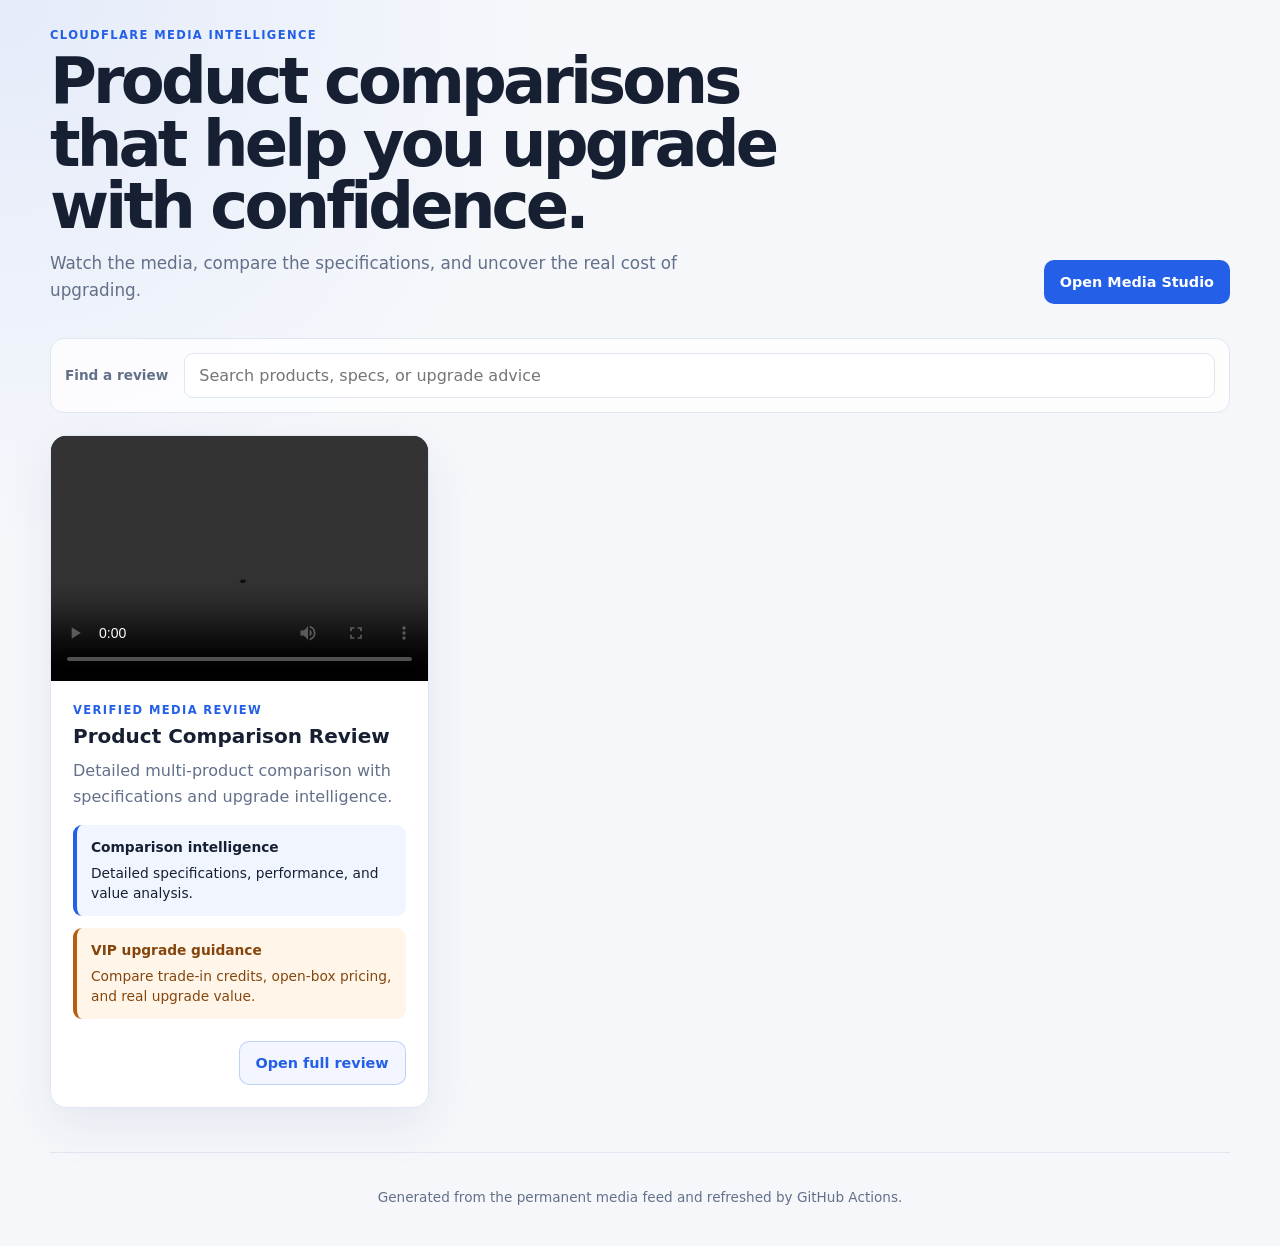
==== index.html @ 8150c76d "chore: sync media feed and generated SEO pages [skip ci]" ====
<!DOCTYPE html>
<html lang="en">
<head>
  <meta charset="UTF-8">
  <meta name="viewport" content="width=device-width, initial-scale=1.0">
  <title>Cloudflare Media &amp; Product Comparison Reviews</title>
  <meta
    name="description"
    content="Cloudflare media reviews, multi-product comparisons, specifications, and VIP upgrade intelligence."
  >
  <meta
    name="keywords"
    content="product comparison, tech review, Cloudflare video, upgrade intelligence"
  >
  <meta property="og:title" content="Cloudflare Media & Product Comparison Reviews">
  <meta
    property="og:description"
    content="Explore media-backed product comparisons and SEO review intelligence."
  >
  <meta property="og:type" content="website">
  <link rel="stylesheet" href="./style.css">
  <script type="application/ld+json">{"@context":"https://schema.org","@type":"CollectionPage","name":"Cloudflare Media \u0026 Product Comparison Reviews","description":"Media-backed product comparisons and upgrade intelligence.","hasPart":[{"@type":"TechArticle","headline":"Product Comparison Review","description":"","url":"pages/1.html"}]}</script>
</head>
<body>
  <header class="site-header">
    <div>
      <p class="eyebrow">Cloudflare media intelligence</p>
      <h1>Product comparisons that help you upgrade with confidence.</h1>
      <p class="site-subtitle">
        Watch the media, compare the specifications, and uncover the real cost of upgrading.
      </p>
    </div>
    <a class="button button-primary" href="https://script.google.com/macros/s/AKfycbyMa1xbj8MAeSXIoCK_tJ9_1GKbJl09UrpltoR5N-zIUVxeQItbPVH9PuWfzcGpRqromw/exec?action=admin">
      Open Media Studio
    </a>
  </header>

  <main>
    <section class="controls-bar" aria-label="Review search">
      <label class="search-label" for="search-input">Find a review</label>
      <input
        id="search-input"
        type="search"
        placeholder="Search products, specs, or upgrade advice"
      >
    </section>

    <section
      id="gallery"
      class="gallery-container"
      aria-live="polite"
    ></section>
  </main>

  <footer class="site-footer">
    <p>Generated from the permanent media feed and refreshed by GitHub Actions.</p>
  </footer>

  <script src="./app.js"></script>
</body>
</html>
---- style.css ----
:root {
  --bg-color: #f5f7fb;
  --text-main: #172033;
  --text-muted: #637089;
  --card-bg: #ffffff;
  --border-color: #e1e7f0;
  --accent: #235fe7;
  --accent-dark: #1746b3;
  --vip-color: #b65d10;
  --shadow: 0 18px 50px rgba(28, 48, 86, 0.08);
}

* {
  box-sizing: border-box;
}

body {
  min-width: 320px;
  margin: 0;
  padding: 28px;
  color: var(--text-main);
  background:
    radial-gradient(circle at top left, rgba(35, 95, 231, 0.08), transparent 34rem),
    var(--bg-color);
  font-family: Inter, ui-sans-serif, system-ui, -apple-system, BlinkMacSystemFont, "Segoe UI", sans-serif;
}

a {
  color: inherit;
}

.site-header,
.controls-bar,
.gallery-container,
.site-footer {
  width: min(1180px, 100%);
  margin-inline: auto;
}

.site-header {
  display: flex;
  align-items: end;
  justify-content: space-between;
  gap: 28px;
  margin-bottom: 34px;
}

.site-header h1 {
  max-width: 760px;
  margin: 8px 0 12px;
  font-size: clamp(2rem, 5vw, 4.5rem);
  line-height: 0.98;
  letter-spacing: -0.06em;
}

.site-subtitle {
  max-width: 650px;
  margin: 0;
  color: var(--text-muted);
  font-size: 1.05rem;
  line-height: 1.6;
}

.eyebrow {
  margin: 0;
  color: var(--accent);
  font-size: 0.72rem;
  font-weight: 800;
  letter-spacing: 0.12em;
  text-transform: uppercase;
}

.button {
  display: inline-flex;
  align-items: center;
  justify-content: center;
  min-height: 44px;
  padding: 0 16px;
  border-radius: 10px;
  font-size: 0.9rem;
  font-weight: 750;
  text-decoration: none;
  transition: transform 160ms ease, background 160ms ease;
}

.button:hover {
  transform: translateY(-2px);
}

.button-primary {
  color: #fff;
  background: var(--accent);
}

.button-primary:hover {
  background: var(--accent-dark);
}

.button-secondary {
  color: var(--accent);
  border: 1px solid rgba(35, 95, 231, 0.25);
  background: #f3f6ff;
  white-space: nowrap;
}

.controls-bar {
  display: flex;
  align-items: center;
  gap: 16px;
  margin-bottom: 22px;
  padding: 14px;
  border: 1px solid var(--border-color);
  border-radius: 14px;
  background: rgba(255, 255, 255, 0.78);
}

.search-label {
  color: var(--text-muted);
  font-size: 0.85rem;
  font-weight: 750;
  white-space: nowrap;
}

#search-input {
  width: 100%;
  padding: 12px 14px;
  border: 1px solid var(--border-color);
  border-radius: 9px;
  color: var(--text-main);
  background: #fff;
  font: inherit;
}

.gallery-container {
  display: grid;
  grid-template-columns: repeat(auto-fill, minmax(310px, 1fr));
  gap: 22px;
}

.media-card {
  display: flex;
  min-width: 0;
  flex-direction: column;
  overflow: hidden;
  border: 1px solid var(--border-color);
  border-radius: 16px;
  background: var(--card-bg);
  box-shadow: var(--shadow);
}

.media-figure {
  height: 245px;
  margin: 0;
  background: #101725;
}

.media-figure img,
.media-figure video {
  display: block;
  width: 100%;
  height: 100%;
  object-fit: cover;
}

.media-placeholder {
  display: grid;
  height: 245px;
  place-items: center;
  color: #9eacc3;
  background: #101725;
}

.review-main {
  width: min(920px, 100%);
  margin: 0 auto;
}

.review-card {
  overflow: hidden;
  border: 1px solid var(--border-color);
  border-radius: 18px;
  background: var(--card-bg);
  box-shadow: var(--shadow);
}

.review-media {
  background: #101725;
}

.hero-media {
  display: block;
  width: 100%;
  max-height: min(72vh, 720px);
  min-height: 320px;
  object-fit: contain;
  background: #101725;
}

.media-missing {
  display: grid;
  place-items: center;
  color: #9eacc3;
}

.review-copy {
  padding: clamp(22px, 5vw, 48px);
}

.review-copy h2,
.comments-section h2 {
  margin: 0 0 14px;
  font-size: clamp(1.5rem, 3vw, 2.2rem);
  letter-spacing: -0.03em;
}

.review-copy > p {
  color: var(--text-muted);
  line-height: 1.75;
}

.comments-section {
  margin-top: 24px;
  padding: 26px;
  border: 1px solid var(--border-color);
  border-radius: 16px;
  background: var(--card-bg);
  box-shadow: var(--shadow);
}

.comment {
  position: relative;
  margin-bottom: 12px;
  padding: 14px 100px 14px 14px;
  border: 1px solid var(--border-color);
  border-radius: 10px;
  background: #fbfcff;
}

.comment p {
  margin: 6px 0 0;
  color: var(--text-muted);
  line-height: 1.5;
}

.comment img {
  display: block;
  max-width: 180px;
  max-height: 120px;
  margin-top: 10px;
  border-radius: 7px;
}

.delete-comment {
  position: absolute;
  top: 12px;
  right: 12px;
  padding: 5px 7px;
  border: 0;
  border-radius: 5px;
  color: #9c2c25;
  background: #fff0ef;
  font-size: 0.7rem;
  cursor: pointer;
}

.comment-form {
  display: grid;
  gap: 10px;
  margin-top: 18px;
}

.comment-form input,
.comment-form textarea,
.comment-form select {
  width: 100%;
  padding: 11px 12px;
  border: 1px solid var(--border-color);
  border-radius: 8px;
  color: var(--text-main);
  background: #fff;
  font: inherit;
}

.comment-form-row {
  display: grid;
  grid-template-columns: 150px 1fr;
  gap: 10px;
}

.muted {
  color: var(--text-muted);
}

.media-info {
  display: flex;
  flex: 1;
  flex-direction: column;
  padding: 22px;
}

.media-title {
  margin: 8px 0 10px;
  font-size: 1.25rem;
  line-height: 1.15;
}

.media-desc {
  margin: 0 0 16px;
  color: var(--text-muted);
  line-height: 1.6;
}

.comparison-box,
.vip-banner {
  display: grid;
  gap: 5px;
  margin-bottom: 12px;
  padding: 12px 14px;
  border-radius: 9px;
  font-size: 0.86rem;
  line-height: 1.5;
}

.comparison-box {
  border-left: 4px solid var(--accent);
  background: #f1f5ff;
}

.vip-banner {
  border-left: 4px solid var(--vip-color);
  color: #85450c;
  background: #fff6e9;
}

.media-card-footer {
  display: flex;
  align-items: end;
  justify-content: space-between;
  gap: 14px;
  margin-top: auto;
  padding-top: 10px;
}

.media-tags {
  display: flex;
  flex-wrap: wrap;
  gap: 6px;
}

.tag {
  padding: 4px 8px;
  border-radius: 5px;
  color: var(--accent);
  background: #edf2ff;
  font-size: 0.72rem;
  font-weight: 700;
}

.loading-state,
.empty-state,
.error-state {
  grid-column: 1 / -1;
  padding: 54px 24px;
  border: 1px solid var(--border-color);
  border-radius: 16px;
  text-align: center;
  background: var(--card-bg);
}

.loading-state p,
.empty-state p,
.error-state p {
  color: var(--text-muted);
}

.loading-spinner {
  width: 30px;
  height: 30px;
  margin: 0 auto 16px;
  border: 3px solid #dbe5ff;
  border-top-color: var(--accent);
  border-radius: 50%;
  animation: spin 700ms linear infinite;
}

.site-footer {
  margin-top: 44px;
  padding-top: 22px;
  border-top: 1px solid var(--border-color);
  color: var(--text-muted);
  font-size: 0.85rem;
  text-align: center;
}

@keyframes spin {
  to {
    transform: rotate(360deg);
  }
}

@media (max-width: 720px) {
  body {
    padding: 18px;
  }

  .site-header,
  .controls-bar,
  .media-card-footer {
    align-items: stretch;
    flex-direction: column;
  }

  .site-header h1 {
    font-size: 2.6rem;
  }

  .comment-form-row {
    grid-template-columns: 1fr;
  }
}
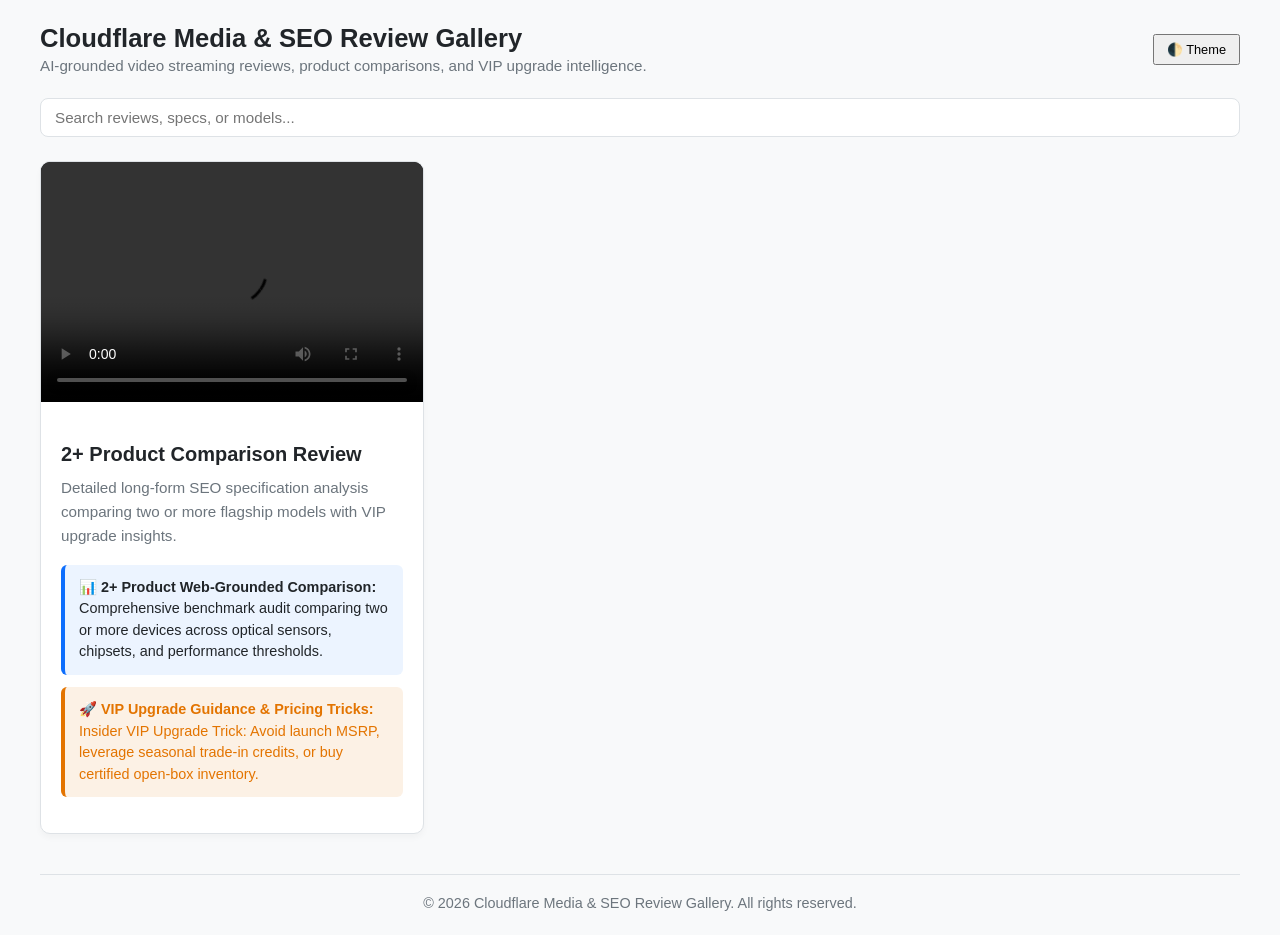
==== commit 36a669d4: "Update index.html" ====
--- a/index.html
+++ b/index.html
@@ -1,61 +1,158 @@
 <!DOCTYPE html>
 <html lang="en">
 <head>
-  <meta charset="UTF-8">
-  <meta name="viewport" content="width=device-width, initial-scale=1.0">
-  <title>Cloudflare Media &amp; Product Comparison Reviews</title>
-  <meta
-    name="description"
-    content="Cloudflare media reviews, multi-product comparisons, specifications, and VIP upgrade intelligence."
-  >
-  <meta
-    name="keywords"
-    content="product comparison, tech review, Cloudflare video, upgrade intelligence"
-  >
-  <meta property="og:title" content="Cloudflare Media & Product Comparison Reviews">
-  <meta
-    property="og:description"
-    content="Explore media-backed product comparisons and SEO review intelligence."
-  >
-  <meta property="og:type" content="website">
-  <link rel="stylesheet" href="./style.css">
-  <script type="application/ld+json">{"@context":"https://schema.org","@type":"CollectionPage","name":"Cloudflare Media \u0026 Product Comparison Reviews","description":"Media-backed product comparisons and upgrade intelligence.","hasPart":[{"@type":"TechArticle","headline":"Product Comparison Review","description":"","url":"pages/1.html"}]}</script>
+    <meta charset="UTF-8">
+    <meta name="viewport" content="width=device-width, initial-scale=1.0">
+    <title>Cloudflare Media & SEO Review Gallery</title>
+    <meta name="description" content="AI-grounded Cloudflare video streaming reviews, multi-device product comparisons, and VIP upgrade intelligence.">
+    
+    <!-- Dynamic SEO Schema Container for Google Crawlers -->
+    <div id="seo-schema-container"></div>
+
+    <style>
+        :root {
+            --bg-color: #f8f9fa;
+            --text-main: #212529;
+            --text-muted: #6c757d;
+            --card-bg: #ffffff;
+            --border-color: #dee2e6;
+            --accent: #0d6efd;
+            --vip-color: #e37400;
+            --radius: 10px;
+        }
+
+        body.dark-mode {
+            --bg-color: #121212;
+            --text-main: #e0e0e0;
+            --text-muted: #a0a0a0;
+            --card-bg: #1e1e1e;
+            --border-color: #333333;
+            --accent: #3d8bfd;
+        }
+
+        body {
+            font-family: -apple-system, BlinkMacSystemFont, "Segoe UI", Roboto, sans-serif;
+            background-color: var(--bg-color);
+            color: var(--text-main);
+            margin: 0;
+            padding: 24px;
+            transition: background-color 0.3s ease, color 0.3s ease;
+        }
+
+        header {
+            max-width: 1200px;
+            margin: 0 auto 24px auto;
+            display: flex;
+            justify-content: space-between;
+            align-items: center;
+        }
+
+        h1 { font-size: 1.6rem; margin: 0 0 4px 0; }
+        p { color: var(--text-muted); margin: 0; font-size: 0.95rem; }
+
+        .controls-bar {
+            max-width: 1200px;
+            margin: 0 auto 24px auto;
+            display: flex;
+            gap: 12px;
+        }
+
+        .controls-bar input {
+            flex: 1;
+            padding: 10px 14px;
+            border: 1px solid var(--border-color);
+            border-radius: 8px;
+            background: var(--card-bg);
+            color: var(--text-main);
+            font-size: 0.95rem;
+        }
+
+        .gallery-container {
+            max-width: 1200px;
+            margin: 0 auto;
+            display: grid;
+            grid-template-columns: repeat(auto-fill, minmax(360px, 1fr));
+            gap: 24px;
+        }
+
+        .media-card {
+            background: var(--card-bg);
+            border: 1px solid var(--border-color);
+            border-radius: var(--radius);
+            overflow: hidden;
+            display: flex;
+            flex-direction: column;
+            box-shadow: 0 4px 6px rgba(0,0,0,0.03);
+        }
+
+        .media-info { padding: 20px; }
+        .media-title { font-weight: 700; font-size: 1.25rem; margin-bottom: 10px; color: var(--text-main); }
+        .media-desc { font-size: 0.95rem; color: var(--text-muted); margin-bottom: 16px; line-height: 1.6; }
+
+        .comparison-box {
+            background: rgba(13, 110, 253, 0.08);
+            border-left: 4px solid var(--accent);
+            padding: 12px 14px;
+            border-radius: 6px;
+            font-size: 0.9rem;
+            margin-bottom: 12px;
+            line-height: 1.5;
+        }
+
+        .vip-banner {
+            background: rgba(227, 116, 0, 0.1);
+            border-left: 4px solid var(--vip-color);
+            padding: 12px 14px;
+            border-radius: 6px;
+            font-size: 0.9rem;
+            color: var(--vip-color);
+            margin-bottom: 16px;
+            font-weight: 500;
+            line-height: 1.5;
+        }
+
+        .tag {
+            background: rgba(13,110,253,0.1);
+            color: var(--accent);
+            font-size: 0.75rem;
+            padding: 4px 10px;
+            border-radius: 4px;
+            font-weight: 500;
+        }
+
+        .site-footer {
+            max-width: 1200px;
+            margin: 40px auto 0 auto;
+            text-align: center;
+            border-top: 1px solid var(--border-color);
+            padding-top: 20px;
+            color: var(--text-muted);
+            font-size: 0.9rem;
+        }
+    </style>
 </head>
 <body>
-  <header class="site-header">
+
+<header>
     <div>
-      <p class="eyebrow">Cloudflare media intelligence</p>
-      <h1>Product comparisons that help you upgrade with confidence.</h1>
-      <p class="site-subtitle">
-        Watch the media, compare the specifications, and uncover the real cost of upgrading.
-      </p>
+        <h1>Cloudflare Media & SEO Review Gallery</h1>
+        <p>AI-grounded video streaming reviews, product comparisons, and VIP upgrade intelligence.</p>
     </div>
-    <a class="button button-primary" href="https://script.google.com/macros/s/AKfycbyMa1xbj8MAeSXIoCK_tJ9_1GKbJl09UrpltoR5N-zIUVxeQItbPVH9PuWfzcGpRqromw/exec?action=admin">
-      Open Media Studio
-    </a>
-  </header>
+    <button onclick="document.body.classList.toggle('dark-mode')" style="padding: 6px 12px; font-size: 0.8rem; cursor: pointer;">🌓 Theme</button>
+</header>
 
-  <main>
-    <section class="controls-bar" aria-label="Review search">
-      <label class="search-label" for="search-input">Find a review</label>
-      <input
-        id="search-input"
-        type="search"
-        placeholder="Search products, specs, or upgrade advice"
-      >
-    </section>
+<div class="controls-bar">
+    <input type="text" id="search-input" placeholder="Search reviews, specs, or models...">
+</div>
 
-    <section
-      id="gallery"
-      class="gallery-container"
-      aria-live="polite"
-    ></section>
-  </main>
+<main id="gallery" class="gallery-container">
+    <!-- Dynamic cards injected here -->
+</main>
 
-  <footer class="site-footer">
-    <p>Generated from the permanent media feed and refreshed by GitHub Actions.</p>
-  </footer>
+<footer class="site-footer">
+    &copy; 2026 Cloudflare Media & SEO Review Gallery. All rights reserved.
+</footer>
 
-  <script src="./app.js"></script>
+<script src="./app.js"></script>
 </body>
-</html>+</html>
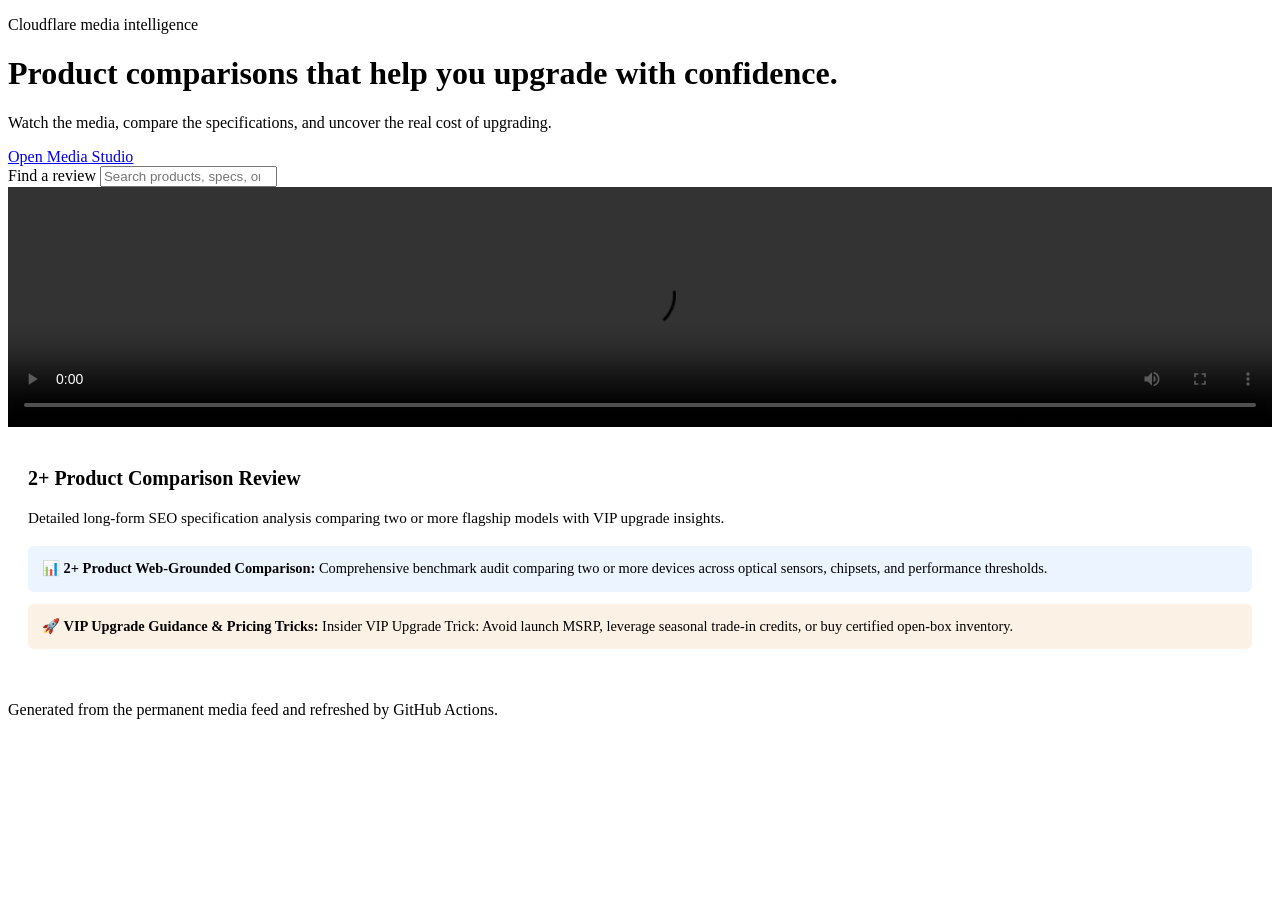
==== commit c87e5520: "chore: sync media feed and generated SEO pages [skip ci]" ====
--- a/index.html
+++ b/index.html
@@ -1,158 +1,61 @@
 <!DOCTYPE html>
 <html lang="en">
 <head>
-    <meta charset="UTF-8">
-    <meta name="viewport" content="width=device-width, initial-scale=1.0">
-    <title>Cloudflare Media & SEO Review Gallery</title>
-    <meta name="description" content="AI-grounded Cloudflare video streaming reviews, multi-device product comparisons, and VIP upgrade intelligence.">
-    
-    <!-- Dynamic SEO Schema Container for Google Crawlers -->
-    <div id="seo-schema-container"></div>
-
-    <style>
-        :root {
-            --bg-color: #f8f9fa;
-            --text-main: #212529;
-            --text-muted: #6c757d;
-            --card-bg: #ffffff;
-            --border-color: #dee2e6;
-            --accent: #0d6efd;
-            --vip-color: #e37400;
-            --radius: 10px;
-        }
-
-        body.dark-mode {
-            --bg-color: #121212;
-            --text-main: #e0e0e0;
-            --text-muted: #a0a0a0;
-            --card-bg: #1e1e1e;
-            --border-color: #333333;
-            --accent: #3d8bfd;
-        }
-
-        body {
-            font-family: -apple-system, BlinkMacSystemFont, "Segoe UI", Roboto, sans-serif;
-            background-color: var(--bg-color);
-            color: var(--text-main);
-            margin: 0;
-            padding: 24px;
-            transition: background-color 0.3s ease, color 0.3s ease;
-        }
-
-        header {
-            max-width: 1200px;
-            margin: 0 auto 24px auto;
-            display: flex;
-            justify-content: space-between;
-            align-items: center;
-        }
-
-        h1 { font-size: 1.6rem; margin: 0 0 4px 0; }
-        p { color: var(--text-muted); margin: 0; font-size: 0.95rem; }
-
-        .controls-bar {
-            max-width: 1200px;
-            margin: 0 auto 24px auto;
-            display: flex;
-            gap: 12px;
-        }
-
-        .controls-bar input {
-            flex: 1;
-            padding: 10px 14px;
-            border: 1px solid var(--border-color);
-            border-radius: 8px;
-            background: var(--card-bg);
-            color: var(--text-main);
-            font-size: 0.95rem;
-        }
-
-        .gallery-container {
-            max-width: 1200px;
-            margin: 0 auto;
-            display: grid;
-            grid-template-columns: repeat(auto-fill, minmax(360px, 1fr));
-            gap: 24px;
-        }
-
-        .media-card {
-            background: var(--card-bg);
-            border: 1px solid var(--border-color);
-            border-radius: var(--radius);
-            overflow: hidden;
-            display: flex;
-            flex-direction: column;
-            box-shadow: 0 4px 6px rgba(0,0,0,0.03);
-        }
-
-        .media-info { padding: 20px; }
-        .media-title { font-weight: 700; font-size: 1.25rem; margin-bottom: 10px; color: var(--text-main); }
-        .media-desc { font-size: 0.95rem; color: var(--text-muted); margin-bottom: 16px; line-height: 1.6; }
-
-        .comparison-box {
-            background: rgba(13, 110, 253, 0.08);
-            border-left: 4px solid var(--accent);
-            padding: 12px 14px;
-            border-radius: 6px;
-            font-size: 0.9rem;
-            margin-bottom: 12px;
-            line-height: 1.5;
-        }
-
-        .vip-banner {
-            background: rgba(227, 116, 0, 0.1);
-            border-left: 4px solid var(--vip-color);
-            padding: 12px 14px;
-            border-radius: 6px;
-            font-size: 0.9rem;
-            color: var(--vip-color);
-            margin-bottom: 16px;
-            font-weight: 500;
-            line-height: 1.5;
-        }
-
-        .tag {
-            background: rgba(13,110,253,0.1);
-            color: var(--accent);
-            font-size: 0.75rem;
-            padding: 4px 10px;
-            border-radius: 4px;
-            font-weight: 500;
-        }
-
-        .site-footer {
-            max-width: 1200px;
-            margin: 40px auto 0 auto;
-            text-align: center;
-            border-top: 1px solid var(--border-color);
-            padding-top: 20px;
-            color: var(--text-muted);
-            font-size: 0.9rem;
-        }
-    </style>
+  <meta charset="UTF-8">
+  <meta name="viewport" content="width=device-width, initial-scale=1.0">
+  <title>Cloudflare Media &amp; Product Comparison Reviews</title>
+  <meta
+    name="description"
+    content="Cloudflare media reviews, multi-product comparisons, specifications, and VIP upgrade intelligence."
+  >
+  <meta
+    name="keywords"
+    content="product comparison, tech review, Cloudflare video, upgrade intelligence"
+  >
+  <meta property="og:title" content="Cloudflare Media & Product Comparison Reviews">
+  <meta
+    property="og:description"
+    content="Explore media-backed product comparisons and SEO review intelligence."
+  >
+  <meta property="og:type" content="website">
+  <link rel="stylesheet" href="./style.css">
+  <script type="application/ld+json">{"@context":"https://schema.org","@type":"CollectionPage","name":"Cloudflare Media \u0026 Product Comparison Reviews","description":"Media-backed product comparisons and upgrade intelligence.","hasPart":[{"@type":"TechArticle","headline":"Product Comparison Review","description":"","url":"pages/1.html"}]}</script>
 </head>
 <body>
+  <header class="site-header">
+    <div>
+      <p class="eyebrow">Cloudflare media intelligence</p>
+      <h1>Product comparisons that help you upgrade with confidence.</h1>
+      <p class="site-subtitle">
+        Watch the media, compare the specifications, and uncover the real cost of upgrading.
+      </p>
+    </div>
+    <a class="button button-primary" href="https://script.google.com/macros/s/AKfycbyMa1xbj8MAeSXIoCK_tJ9_1GKbJl09UrpltoR5N-zIUVxeQItbPVH9PuWfzcGpRqromw/exec?action=admin">
+      Open Media Studio
+    </a>
+  </header>
 
-<header>
-    <div>
-        <h1>Cloudflare Media & SEO Review Gallery</h1>
-        <p>AI-grounded video streaming reviews, product comparisons, and VIP upgrade intelligence.</p>
-    </div>
-    <button onclick="document.body.classList.toggle('dark-mode')" style="padding: 6px 12px; font-size: 0.8rem; cursor: pointer;">🌓 Theme</button>
-</header>
+  <main>
+    <section class="controls-bar" aria-label="Review search">
+      <label class="search-label" for="search-input">Find a review</label>
+      <input
+        id="search-input"
+        type="search"
+        placeholder="Search products, specs, or upgrade advice"
+      >
+    </section>
 
-<div class="controls-bar">
-    <input type="text" id="search-input" placeholder="Search reviews, specs, or models...">
-</div>
+    <section
+      id="gallery"
+      class="gallery-container"
+      aria-live="polite"
+    ></section>
+  </main>
 
-<main id="gallery" class="gallery-container">
-    <!-- Dynamic cards injected here -->
-</main>
+  <footer class="site-footer">
+    <p>Generated from the permanent media feed and refreshed by GitHub Actions.</p>
+  </footer>
 
-<footer class="site-footer">
-    &copy; 2026 Cloudflare Media & SEO Review Gallery. All rights reserved.
-</footer>
-
-<script src="./app.js"></script>
+  <script src="./app.js"></script>
 </body>
-</html>
+</html>
--- a/style.css
+++ b/style.css
@@ -0,0 +1,420 @@
+:root {
+  --bg-color: #f5f7fb;
+  --text-main: #172033;
+  --text-muted: #637089;
+  --card-bg: #ffffff;
+  --border-color: #e1e7f0;
+  --accent: #235fe7;
+  --accent-dark: #1746b3;
+  --vip-color: #b65d10;
+  --shadow: 0 18px 50px rgba(28, 48, 86, 0.08);
+}
+
+* {
+  box-sizing: border-box;
+}
+
+body {
+  min-width: 320px;
+  margin: 0;
+  padding: 28px;
+  color: var(--text-main);
+  background:
+    radial-gradient(circle at top left, rgba(35, 95, 231, 0.08), transparent 34rem),
+    var(--bg-color);
+  font-family: Inter, ui-sans-serif, system-ui, -apple-system, BlinkMacSystemFont, "Segoe UI", sans-serif;
+}
+
+a {
+  color: inherit;
+}
+
+.site-header,
+.controls-bar,
+.gallery-container,
+.site-footer {
+  width: min(1180px, 100%);
+  margin-inline: auto;
+}
+
+.site-header {
+  display: flex;
+  align-items: end;
+  justify-content: space-between;
+  gap: 28px;
+  margin-bottom: 34px;
+}
+
+.site-header h1 {
+  max-width: 760px;
+  margin: 8px 0 12px;
+  font-size: clamp(2rem, 5vw, 4.5rem);
+  line-height: 0.98;
+  letter-spacing: -0.06em;
+}
+
+.site-subtitle {
+  max-width: 650px;
+  margin: 0;
+  color: var(--text-muted);
+  font-size: 1.05rem;
+  line-height: 1.6;
+}
+
+.eyebrow {
+  margin: 0;
+  color: var(--accent);
+  font-size: 0.72rem;
+  font-weight: 800;
+  letter-spacing: 0.12em;
+  text-transform: uppercase;
+}
+
+.button {
+  display: inline-flex;
+  align-items: center;
+  justify-content: center;
+  min-height: 44px;
+  padding: 0 16px;
+  border-radius: 10px;
+  font-size: 0.9rem;
+  font-weight: 750;
+  text-decoration: none;
+  transition: transform 160ms ease, background 160ms ease;
+}
+
+.button:hover {
+  transform: translateY(-2px);
+}
+
+.button-primary {
+  color: #fff;
+  background: var(--accent);
+}
+
+.button-primary:hover {
+  background: var(--accent-dark);
+}
+
+.button-secondary {
+  color: var(--accent);
+  border: 1px solid rgba(35, 95, 231, 0.25);
+  background: #f3f6ff;
+  white-space: nowrap;
+}
+
+.controls-bar {
+  display: flex;
+  align-items: center;
+  gap: 16px;
+  margin-bottom: 22px;
+  padding: 14px;
+  border: 1px solid var(--border-color);
+  border-radius: 14px;
+  background: rgba(255, 255, 255, 0.78);
+}
+
+.search-label {
+  color: var(--text-muted);
+  font-size: 0.85rem;
+  font-weight: 750;
+  white-space: nowrap;
+}
+
+#search-input {
+  width: 100%;
+  padding: 12px 14px;
+  border: 1px solid var(--border-color);
+  border-radius: 9px;
+  color: var(--text-main);
+  background: #fff;
+  font: inherit;
+}
+
+.gallery-container {
+  display: grid;
+  grid-template-columns: repeat(auto-fill, minmax(310px, 1fr));
+  gap: 22px;
+}
+
+.media-card {
+  display: flex;
+  min-width: 0;
+  flex-direction: column;
+  overflow: hidden;
+  border: 1px solid var(--border-color);
+  border-radius: 16px;
+  background: var(--card-bg);
+  box-shadow: var(--shadow);
+}
+
+.media-figure {
+  height: 245px;
+  margin: 0;
+  background: #101725;
+}
+
+.media-figure img,
+.media-figure video {
+  display: block;
+  width: 100%;
+  height: 100%;
+  object-fit: cover;
+}
+
+.media-placeholder {
+  display: grid;
+  height: 245px;
+  place-items: center;
+  color: #9eacc3;
+  background: #101725;
+}
+
+.review-main {
+  width: min(920px, 100%);
+  margin: 0 auto;
+}
+
+.review-card {
+  overflow: hidden;
+  border: 1px solid var(--border-color);
+  border-radius: 18px;
+  background: var(--card-bg);
+  box-shadow: var(--shadow);
+}
+
+.review-media {
+  background: #101725;
+}
+
+.hero-media {
+  display: block;
+  width: 100%;
+  max-height: min(72vh, 720px);
+  min-height: 320px;
+  object-fit: contain;
+  background: #101725;
+}
+
+.media-missing {
+  display: grid;
+  place-items: center;
+  color: #9eacc3;
+}
+
+.review-copy {
+  padding: clamp(22px, 5vw, 48px);
+}
+
+.review-copy h2,
+.comments-section h2 {
+  margin: 0 0 14px;
+  font-size: clamp(1.5rem, 3vw, 2.2rem);
+  letter-spacing: -0.03em;
+}
+
+.review-copy > p {
+  color: var(--text-muted);
+  line-height: 1.75;
+}
+
+.comments-section {
+  margin-top: 24px;
+  padding: 26px;
+  border: 1px solid var(--border-color);
+  border-radius: 16px;
+  background: var(--card-bg);
+  box-shadow: var(--shadow);
+}
+
+.comment {
+  position: relative;
+  margin-bottom: 12px;
+  padding: 14px 100px 14px 14px;
+  border: 1px solid var(--border-color);
+  border-radius: 10px;
+  background: #fbfcff;
+}
+
+.comment p {
+  margin: 6px 0 0;
+  color: var(--text-muted);
+  line-height: 1.5;
+}
+
+.comment img {
+  display: block;
+  max-width: 180px;
+  max-height: 120px;
+  margin-top: 10px;
+  border-radius: 7px;
+}
+
+.delete-comment {
+  position: absolute;
+  top: 12px;
+  right: 12px;
+  padding: 5px 7px;
+  border: 0;
+  border-radius: 5px;
+  color: #9c2c25;
+  background: #fff0ef;
+  font-size: 0.7rem;
+  cursor: pointer;
+}
+
+.comment-form {
+  display: grid;
+  gap: 10px;
+  margin-top: 18px;
+}
+
+.comment-form input,
+.comment-form textarea,
+.comment-form select {
+  width: 100%;
+  padding: 11px 12px;
+  border: 1px solid var(--border-color);
+  border-radius: 8px;
+  color: var(--text-main);
+  background: #fff;
+  font: inherit;
+}
+
+.comment-form-row {
+  display: grid;
+  grid-template-columns: 150px 1fr;
+  gap: 10px;
+}
+
+.muted {
+  color: var(--text-muted);
+}
+
+.media-info {
+  display: flex;
+  flex: 1;
+  flex-direction: column;
+  padding: 22px;
+}
+
+.media-title {
+  margin: 8px 0 10px;
+  font-size: 1.25rem;
+  line-height: 1.15;
+}
+
+.media-desc {
+  margin: 0 0 16px;
+  color: var(--text-muted);
+  line-height: 1.6;
+}
+
+.comparison-box,
+.vip-banner {
+  display: grid;
+  gap: 5px;
+  margin-bottom: 12px;
+  padding: 12px 14px;
+  border-radius: 9px;
+  font-size: 0.86rem;
+  line-height: 1.5;
+}
+
+.comparison-box {
+  border-left: 4px solid var(--accent);
+  background: #f1f5ff;
+}
+
+.vip-banner {
+  border-left: 4px solid var(--vip-color);
+  color: #85450c;
+  background: #fff6e9;
+}
+
+.media-card-footer {
+  display: flex;
+  align-items: end;
+  justify-content: space-between;
+  gap: 14px;
+  margin-top: auto;
+  padding-top: 10px;
+}
+
+.media-tags {
+  display: flex;
+  flex-wrap: wrap;
+  gap: 6px;
+}
+
+.tag {
+  padding: 4px 8px;
+  border-radius: 5px;
+  color: var(--accent);
+  background: #edf2ff;
+  font-size: 0.72rem;
+  font-weight: 700;
+}
+
+.loading-state,
+.empty-state,
+.error-state {
+  grid-column: 1 / -1;
+  padding: 54px 24px;
+  border: 1px solid var(--border-color);
+  border-radius: 16px;
+  text-align: center;
+  background: var(--card-bg);
+}
+
+.loading-state p,
+.empty-state p,
+.error-state p {
+  color: var(--text-muted);
+}
+
+.loading-spinner {
+  width: 30px;
+  height: 30px;
+  margin: 0 auto 16px;
+  border: 3px solid #dbe5ff;
+  border-top-color: var(--accent);
+  border-radius: 50%;
+  animation: spin 700ms linear infinite;
+}
+
+.site-footer {
+  margin-top: 44px;
+  padding-top: 22px;
+  border-top: 1px solid var(--border-color);
+  color: var(--text-muted);
+  font-size: 0.85rem;
+  text-align: center;
+}
+
+@keyframes spin {
+  to {
+    transform: rotate(360deg);
+  }
+}
+
+@media (max-width: 720px) {
+  body {
+    padding: 18px;
+  }
+
+  .site-header,
+  .controls-bar,
+  .media-card-footer {
+    align-items: stretch;
+    flex-direction: column;
+  }
+
+  .site-header h1 {
+    font-size: 2.6rem;
+  }
+
+  .comment-form-row {
+    grid-template-columns: 1fr;
+  }
+}
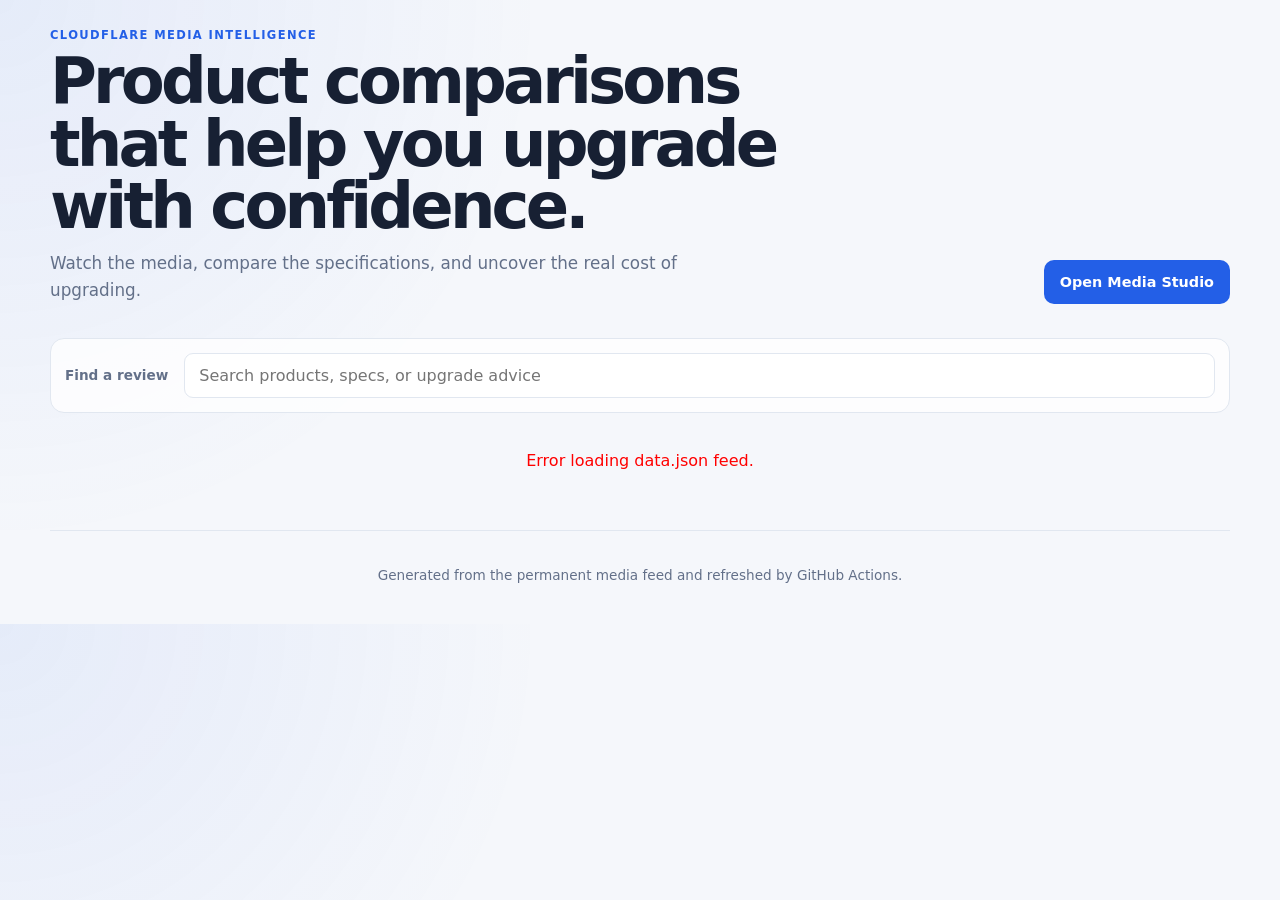
==== commit 10f2cc7c: "chore: sync media feed and generated SEO pages [skip ci]" ====
--- a/index.html
+++ b/index.html
@@ -19,7 +19,7 @@
   >
   <meta property="og:type" content="website">
   <link rel="stylesheet" href="./style.css">
-  <script type="application/ld+json">{"@context":"https://schema.org","@type":"CollectionPage","name":"Cloudflare Media \u0026 Product Comparison Reviews","description":"Media-backed product comparisons and upgrade intelligence.","hasPart":[{"@type":"TechArticle","headline":"Product Comparison Review","description":"","url":"pages/1.html"}]}</script>
+  <script type="application/ld+json">{"@context":"https://schema.org","@type":"CollectionPage","name":"Cloudflare Media \u0026 Product Comparison Reviews","description":"Media-backed product comparisons and upgrade intelligence.","hasPart":[]}</script>
 </head>
 <body>
   <header class="site-header">
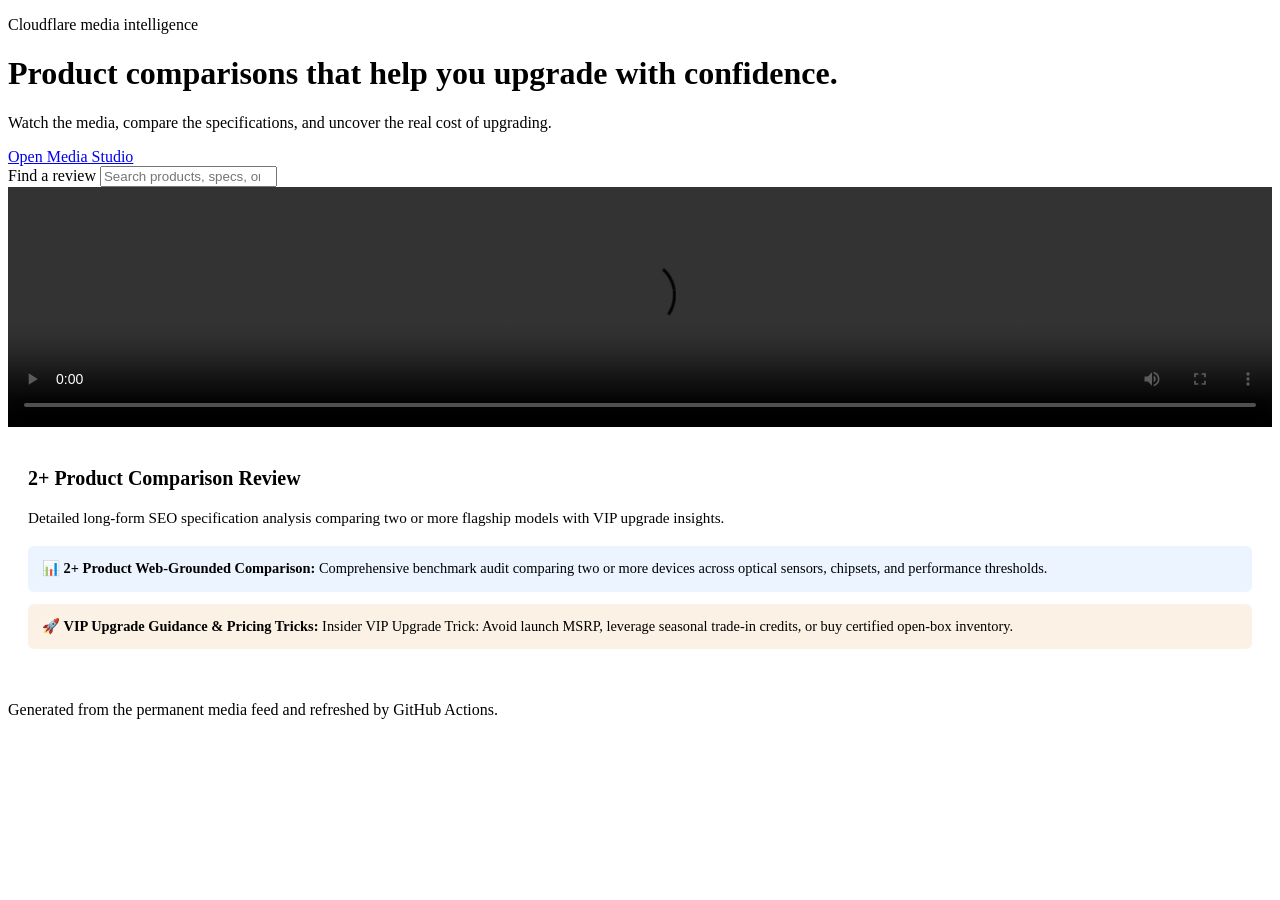
==== commit 60666a96: "chore: sync media feed and generated SEO pages [skip ci]" ====
--- a/index.html
+++ b/index.html
@@ -19,7 +19,7 @@
   >
   <meta property="og:type" content="website">
   <link rel="stylesheet" href="./style.css">
-  <script type="application/ld+json">{"@context":"https://schema.org","@type":"CollectionPage","name":"Cloudflare Media \u0026 Product Comparison Reviews","description":"Media-backed product comparisons and upgrade intelligence.","hasPart":[]}</script>
+  <script type="application/ld+json">{"@context":"https://schema.org","@type":"CollectionPage","name":"Cloudflare Media \u0026 Product Comparison Reviews","description":"Media-backed product comparisons and upgrade intelligence.","hasPart":[{"@type":"TechArticle","headline":"Product Comparison Review","description":"","url":"pages/1.html"}]}</script>
 </head>
 <body>
   <header class="site-header">
